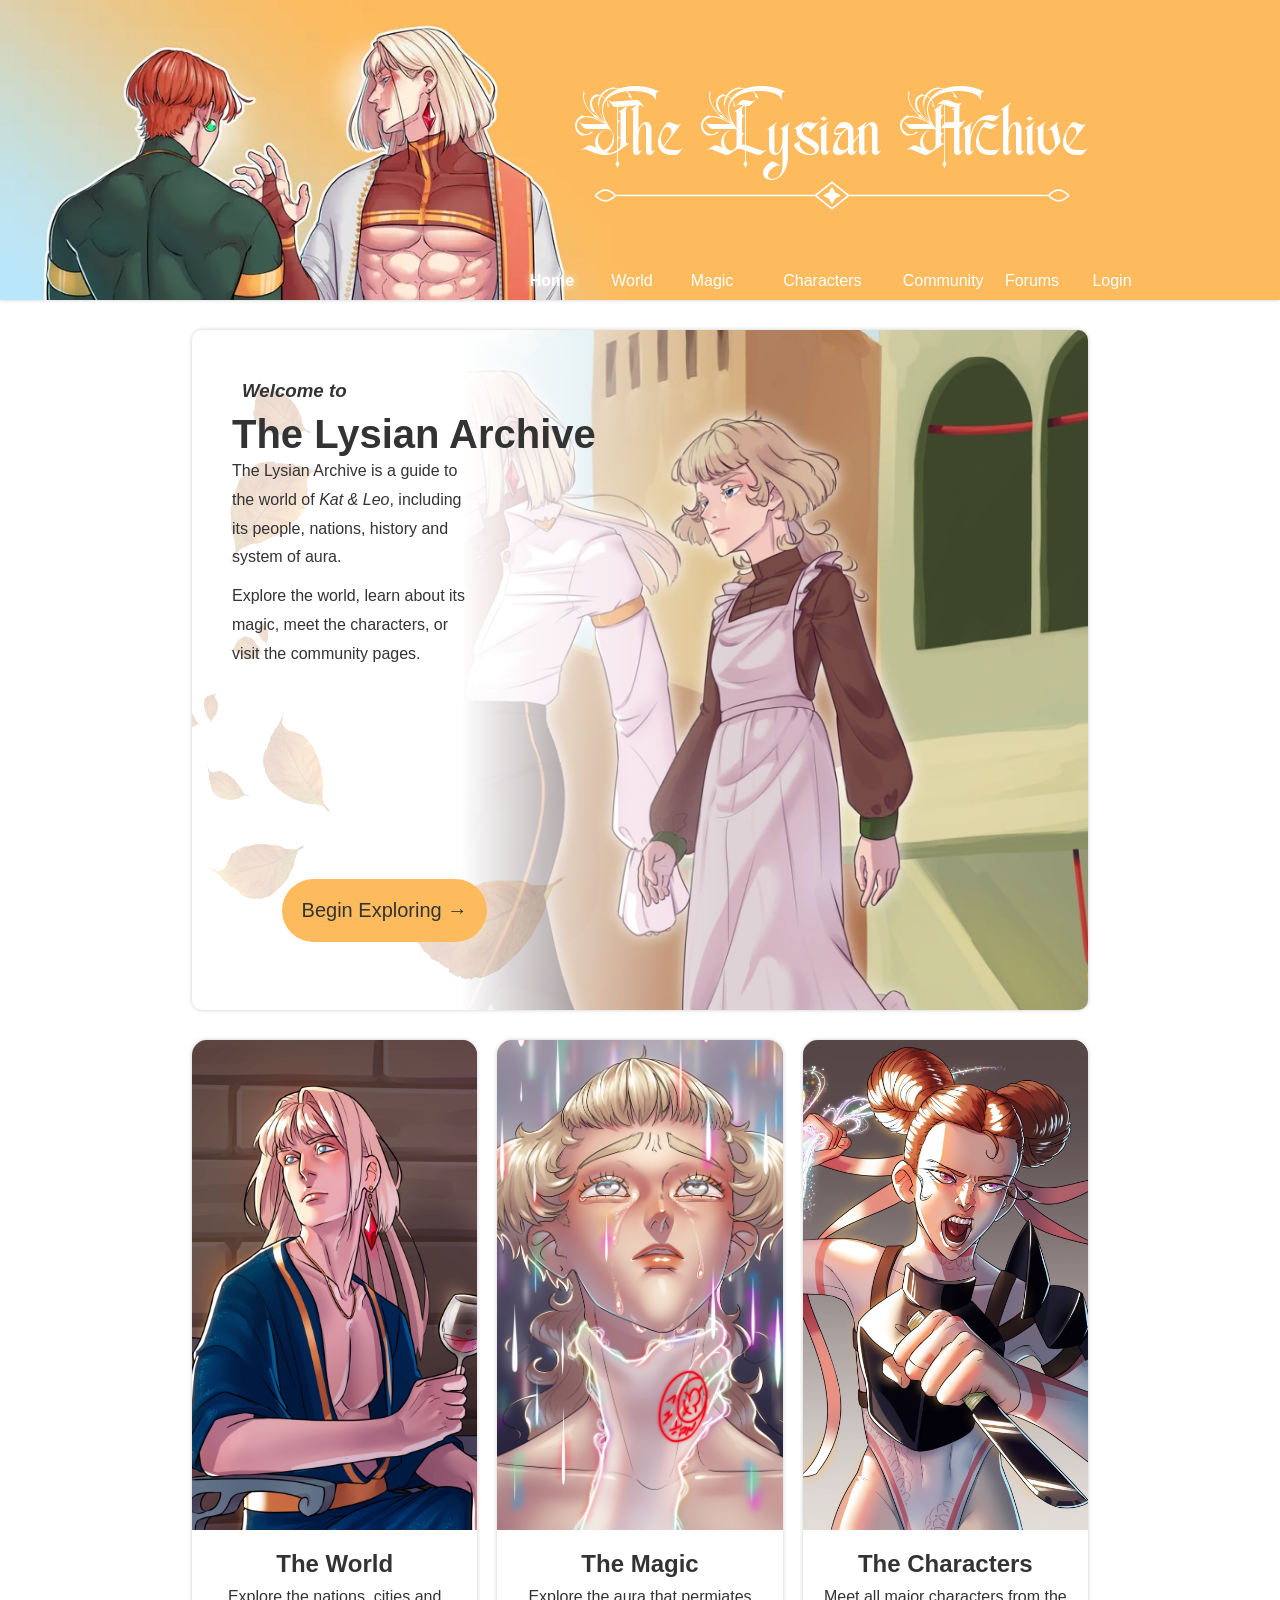
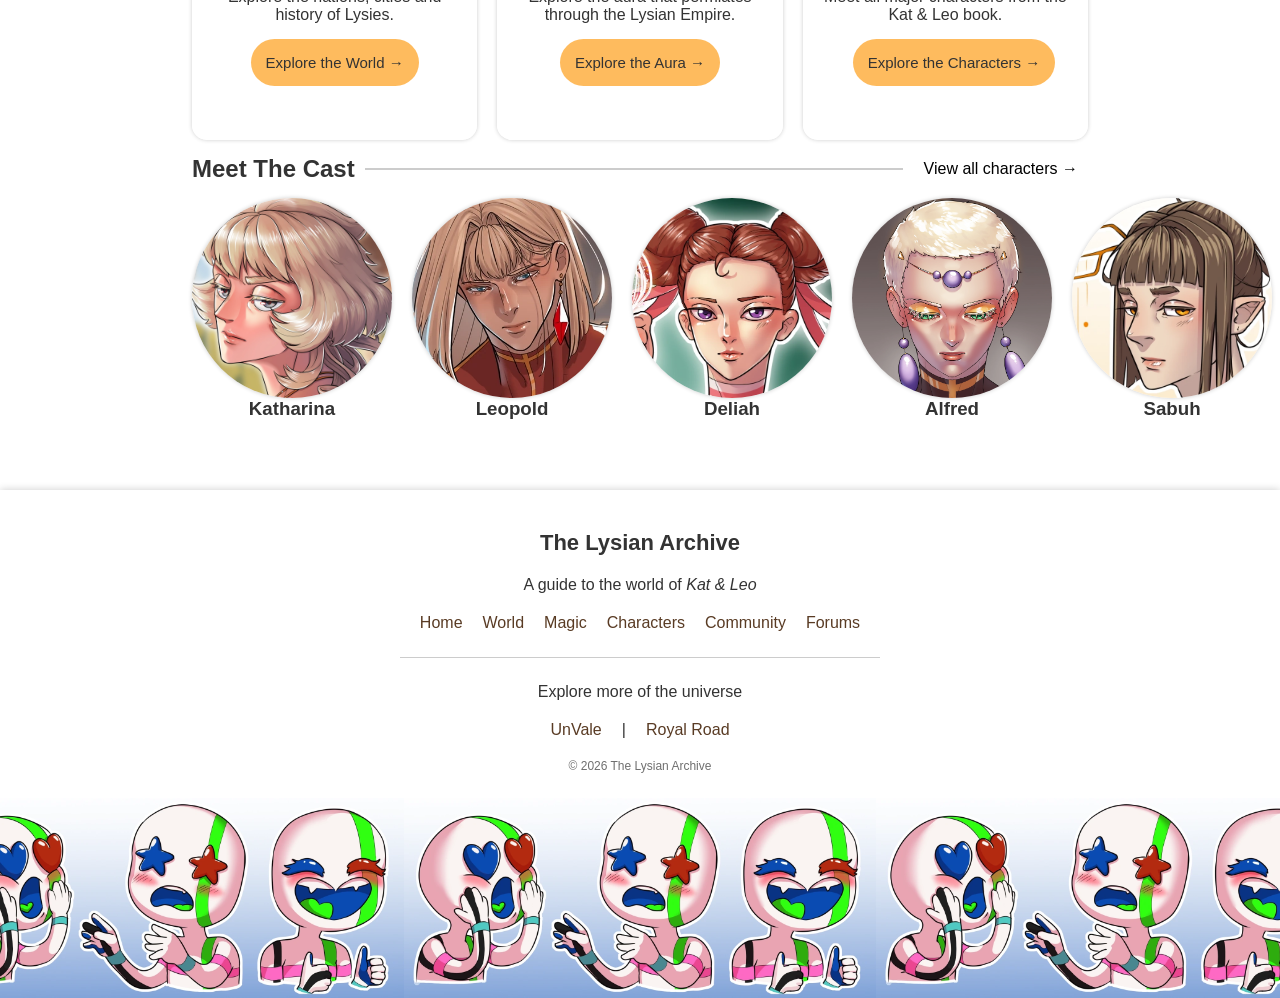
==== index.html @ bc290ee8 "refactor login page" ====
<!DOCTYPE html>
<html>

<head>
    <title>The Lysian Archive</title>
    <meta charset="UTF-8">
    <link rel="stylesheet" href="./style.css">
    <script src="/dataaccess.js"></script>
    <script src="components.js"></script>
</head>

<body>
    <header id="header">
        <script>getHeader()</script>
    </header>

    <main>
        <section class="main-section welcome-section">

            <h3>Welcome to</h3>
            <h2>The Lysian Archive</h2>

            <p>
                The Lysian Archive is a guide to the world of <em>Kat & Leo</em>,
                including its people, nations, history and system of aura.
            </p>

            <p>
                Explore the world, learn about its magic, meet the characters,
                or visit the community pages.
            </p>
            <a class="positioned orange-button lift-1" href="/pages/world.html">Begin Exploring &rarr;</a>
        </section>

        <section class="explore-section container">
            <article class="explore-section-card">
                <div class="explore-section-img" style="background-image: url('/images/banner-image-9.webp');
                    background-position: center 25%;">
                </div>

                <div class="explore-section-text">
                    <h2>The World</h2>
                    <p>Explore the nations, cities and history of Lysies.</p>
                    <div>
                        <a href="/pages/world.html" class="orange-button-small lift-3">Explore the World &rarr;</a>
                    </div>
                </div>
            </article>
            <article class="explore-section-card">
                <div class="explore-section-img" style="background-image: url('/images/banner-image-5.webp');
                    background-position: center 25%;">
                </div>

                <div class="explore-section-text">
                    <h2>The Magic</h2>
                    <p>Explore the aura that permiates through the Lysian Empire.</p>
                    <div>
                        <a href="/pages/magic.html" class="orange-button-small lift-3">Explore the Aura &rarr;</a>
                    </div>
                </div>
            </article>
            <article class="explore-section-card">
                <div class="explore-section-img" style="background-image: url('/images/banner-image-10.webp');
                    background-position: center 25%;">
                </div>

                <div class="explore-section-text">
                    <h2>The Characters</h2>
                    <p>Meet all major characters from the Kat & Leo book.</p>
                    <div>
                        <a href="/pages/characters.html" class="orange-button-small lift-3">Explore the Characters &rarr;</a>
                    </div>
                </div>
            </article>
        </section>

        <section id="meet-the-cast" class="meet-the-cast-container">
            <div class="meet-the-cast-header">
                <h2>Meet The Cast</h2>
                <div style="width: 60%; border-top: 2px rgba(0,0,0,0.2) solid;"></div>
                <a class="basic" href="/pages/characters.html">View all characters &rarr;</a>
            </div>
            <div class="meet-the-cast-carousel">
                <a class="cast-card" href="pages/characters.html#Katharina-card">
                    <div></div>
                    <h3>Katharina</h3>
                </a>
                <a class="cast-card" href="pages/characters.html#Leopold-card">
                    <div></div>
                    <h3>Leopold</h3>
                </a>
                <a class="cast-card" href="pages/characters.html#Deliah-card">
                    <div></div>
                    <h3>Deliah</h3>
                </a>
                <a class="cast-card" href="pages/characters.html#Prince Alfred-card">
                    <div></div>
                    <h3>Alfred</h3>
                </a>
                <a class="cast-card" href="pages/characters.html#Sabuh-card">
                    <div></div>
                    <h3>Sabuh</h3>
                </a>
                <a class="cast-card" href="pages/characters.html#Lian-card">
                    <div></div>
                    <h3>Lian</h3>
                </a>
            </div>
        </section>
    </main>

    <div id="footer"></div>
    <script> getFooter() </script>

</body>

</html>
---- style.css ----
:root {
    --orange-primary: #febb5e;
    --orange-secondary: #dd9551;
}


/*Dont display the scroll bar*/
html::-webkit-scrollbar {
    display: none;
    /*Chrome and Opera*/
}
html {
    -ms-overflow-style: none;
    /* IE and Edge */
    scrollbar-width: none;
    /* Firefox */
}

* {
    margin: 0;
    padding: 0;
    font-family: Arial, sans-serif;

    /* scroll behavior when auto scrolling*/
    scroll-behavior: smooth;
    scroll-margin-top: 35vh;
}

body {
    color: #333;
}

main {
    max-width: 70%;
    margin: 0 auto;
    padding: 20px;
}

.hidden {
    display: none;
}

h2 {
    text-align: center;
    padding: 0 10px 10px 10px;
}

/*Character stuff*/

.character-card {
    display: flex;
    align-items: flex-start;
    margin-bottom: 20px;
    width: 80%;
}

.character-card:nth-child(odd) {
    flex-direction: row-reverse;
    text-align: right;
    margin-left: auto;
}

.character-card img {
    max-width: 250px;
    margin-right: 20px;
}

.character-card:nth-child(odd) img {
    margin-right: 0;
    margin-left: 20px;
}


/* WORLD PAGE */

.world-page-background {
    background-image:
        linear-gradient(to bottom,
        white 0vh,
        rgba(255, 255, 255, 0.4) 30vh,
        rgba(255, 255, 255, 0.4) 90vh,
        white 120vh),
        url("/images/map-of-lysies.webp");

    background-size: 100%;
    background-position: center 300px;
    background-repeat: no-repeat;
    background-attachment: scroll;
}

/* CHARACTER PAGE BACKGROUND*/

.character-page-background {
    position: absolute;
    inset: 0;
    z-index: 0;
    pointer-events: none;
}

.character-page-background > div {
    flex: 1;
    min-height: 800px;
    min-width: 800px;
    margin-top: 100px;
    margin-right: auto;

    background-size: contain;
    background-repeat: no-repeat;
    background-position: left;

    mask-image: radial-gradient(
        circle at 5% center ,
        rgba(0,0,0,0.5) 350px,
        transparent 400px
    );
}
.character-page-background > div:nth-child(odd) {
    background-position: right center;
    margin-right: 0;
    margin-left: auto;

    mask-image: radial-gradient(
        circle at 95% center,
         rgba(0,0,0,0.5) 350px,
        transparent 400px
    );
}

/* Alfred image */
.character-page-background > div:nth-child(4) {
    background-position: left -120px center;
}

.character-page-background > div:nth-child(5) {
    background-position: right -380px center;
}

.character-page-background > div:nth-child(6) {
    background-position: left -290px center;
}


body > header {
    position: relative;
    z-index: 10;
}


body > main,
body > footer,
body > nav {
    position: relative;
    z-index: 1;
}


.image-gallery {
    display: flex;
    align-items: center;
    justify-content: center;
    flex-wrap: wrap;
    gap: 20px;
    margin-top: 20px;
    margin-bottom: 20px;
}

.image-gallery img {
    max-width: 100%;
    max-height: 270px;
}

.image-gallery img:hover, .character-card img:hover  {
    transform: scale(1.05);
    transition: transform 0.3s ease;
    cursor: pointer;
    box-shadow: 0px 4px 8px rgba(0, 0, 0, 0.2);
}

/* HOME PAGE */
.welcome-section {
    position: relative;
    overflow: hidden;

    text-align: left;
    box-shadow: 0 0 4px rgba(0, 0, 0, 0.2);
    border-radius: 10px;
    margin-top: 10px;
    padding: 40px;
    min-height: 600px;

    background-image:
        linear-gradient(
            to right,
            white 0%,
            white 30%,
            transparent 60%
        ),
        url("/images/banner-image-4.webp");

    background-size:
        100% 100%,
        auto 1200px;

    background-position:
        center,
        right -250px top 20%;

    background-repeat: no-repeat;
}

.welcome-section::before {
    content: "";
    position: absolute;

    top: var(--decoration-top, 50px);
    left: var(--decoration-left, -120px);
    width: var(--decoration-width, 600px);
    height: var(--decoration-height, 600px);

    background-image: var(
        --decoration-image,
        url("/images/assets/Fall-Leaves.png")
    );

    background-size: contain;
    background-repeat: no-repeat;
    background-position: center;

    opacity: 0.2;
    transform-origin: var(--decoration-origin, center);
    transform: rotate(var(--decoration-rotation, -90deg));
    transition: all 2s ease;

    pointer-events: none;
}

.welcome-section:hover::before {
    opacity: 0.7;
    transform: rotate(var(--decoration-rotation-end, -100deg)) scale(1.1) translate(-20px, 20px);
}

.welcome-section > * {
    position: relative;
    z-index: 1;
}

.welcome-section h2{
    font-size: 40px;
    text-align: left;
    margin: 0;
    padding: 0;
}
.welcome-section h3{
    text-align: left;
    margin: 0;
    padding: 0;
}

.welcome-section p {
    position: relative;
    width: 30%;
    padding-bottom: 10px;
    line-height: 1.8;
}

.welcome-section:hover .rotating-background::before {
    transform: rotate(-95deg);
}
/*EXPLORE CARDS*/

.explore-section {
    width: 100%;
    display: flex;
    gap: 20px;
}

.explore-section-card {
    flex: 1;
    min-width: 0;
    height: 700px;

    display: flex;
    flex-direction: column;

    margin-top: 30px;
    border-radius: 15px;
    box-shadow: 0 0 4px rgba(0, 0, 0, 0.2);
    overflow: hidden;
}

.explore-section-img {
    position: relative;
    height: 70%;
    width: 100%;
    overflow: hidden;
}

.explore-section-img::before {
    content: "";
    position: absolute;
    inset: 0;

    background-image: inherit;
    background-size: cover;
    background-position: inherit;
    background-repeat: no-repeat;

    transition: transform 0.3s ease;
}

.explore-section-card:hover .explore-section-img::before {
    transform: scale(1.05);
}


.explore-section-text {
    box-sizing: border-box;
    height: 30%;
    width: 100%;
    padding: 20px;

    background-color: white;
    text-align: center;
}
.explore-section-text div{
    margin: auto;
    padding: 30px;
}

.meet-the-cast-container{
    width: 100%;
    display: flex;
    flex-direction: column;
}

.meet-the-cast-carousel {
    width: 100%;
    display: flex;
    gap: 20px;
    text-align: center;
}

.meet-the-cast-header {
    display: flex;
    flex-direction: row;
    justify-content: space-between;
    align-items: center;
    margin-top: 10px;
    margin-bottom: 10px;
}

.meet-the-cast-header h2{
    padding: 0;
    margin: 0;
}

.cast-card div {
    width: 200px;
    height: 200px;
    border-radius: 100px;
    box-shadow: 0 0 4px rgba(0, 0, 0, 0.2);
    transition: all 0.2s ease;
    cursor: pointer;
}

.cast-card div:hover {
    transform: scale(1.05);
}

/* Katharina */
.cast-card:nth-child(1) div {
    background-image: url(images/characters/katharina-2.webp);
    background-size: 140%;
    background-position: top 10% left 45%;
}

/* Leopold */
.cast-card:nth-child(2) div {
    background-image: url(images/characters/leopold-2.webp);
    background-size: 350%;
    background-position: top 6% left 38%;
}

/* Deliah */
.cast-card:nth-child(3) div {
    background-image: url(images/characters/deliah-3.webp);
    background-size: 250%;
    background-position: top 10% left 25%;
}

/* Alfred */
.cast-card:nth-child(4) div {
    background-image: url("/images/characters/alfred.webp");
    background-size: 110%;
    background-position: top 22% left 50%;
}

/* Sabuh */
.cast-card:nth-child(5) div {
    background-image: url("/images/characters/sabuh-2.webp");
    background-size: 280%;
    background-position: top 13% left 10%;
}

/* Lian */
.cast-card:nth-child(6) div {
    background-image: url("/images/characters/lian-2.webp");
    background-size: 200%;
    background-position: top 13% left 50%;
}

.cast-card {
    text-decoration: none;
    color: #333;
}


/* FORUM */
.forum-post {
    box-shadow: 0 0 4px rgba(0, 0, 0, 0.2);
    border-radius: 10px;
    margin: auto;
    margin-bottom: 20px;
    padding: 40px;
    width: 60%;
    background-color: white;
}

.login-box,
.main-section {
    box-shadow: 0 0 4px rgba(0, 0, 0, 0.2);
    border-radius: 10px;
    margin-top: 10px;
    padding: 40px;
    background-color: white;
}

.sub-section{
    border-radius: 10px;
    margin-top: 10px;
    padding: 40px;
    transition: ease 0.5s all;
}
.sub-section:hover {
    transform: scale(1.01);
}

.sub-section p {
    position: absolute;
    top: 30%;
    left: 0;
    padding: 10px;
    display: none;
    text-shadow: 0 0 2px white,
        0 0 6px white,
        0 0 12px white,
        0 0 20px white;

}
.sub-section:hover p {
    display: block;
}
.sub-section img {
    position: relative;
    transition: ease 0.5s all;
}

.sub-section:hover img {
    transform: scale(0.9);
    opacity: 0.2;
    z-index: -1;
}




.main-section h3 {
    padding: 10px; 
    font-style: italic;  
}

.forum-post h3, .forum-comment-section h4 {
    margin-bottom: 10px;
}

.forum-post div.date, .forum-comment-section div.date {
    font-size: 12px;
    color: rgba(0, 0, 0, 0.5);
    margin-bottom: 15px;
}

.forum-post p,
.main-section p {
    padding-bottom: 10px;
    line-height: 1.8;
}

.forum-comment-section {
    display: none;
    box-shadow: inset 0 0 4px rgba(0, 0, 0, 0.2);
    border-radius: 10px;
    margin-top: 10px;
    padding: 20px;
}

.show>.forum-comment-section {
    display: block;
}

.forum-comment-section form {
    font-size: 12px;
    color: rgba(0, 0, 0, 0.5);
    text-align: right;
}

.forum-comment-section form textarea {
    width: 98%;
    border: none;
    resize: none;
    padding: max(4px, 1%);
    padding-left: 1%;
    padding-right: 1%;
    border-radius: 5px;
    background-color: rgba(0, 0, 0, 0.1);
}


.forum-comment-section form button {
    border: none;
    border-radius: 4px;
    padding: 4px;
    cursor: pointer;
    color: rgba(0, 0, 0, 0.5);
    background-color: rgba(0, 0, 0, 0.1);
}

.forum-comment-section form button:hover {
    background-color: rgba(0, 0, 0, 0.2);
}

.likes button,
.login-box button
{
    font-size: 12px;
    border: none;
    border-radius: 4px;
    padding: 4px;
    cursor: pointer;
    background-color: transparent;
}

.likes {
    text-align: right;
}

.likes button:hover,
.login-box button:hover {
    background-color: rgba(0, 0, 0, 0.2);
}

.likes button:active,
.login-box button:active,
.login-box input[type="submit"]:active,
.login-box input[type="reset"]:active {
    background-color: rgba(0, 0, 0, 0.3);
}

.liked>.likes button {
    color: red;
}


/* LOGIN (extens some of the forum stuff above ) */

.login-box {
    text-align: center;
}

.forum-comment-section hr {
    margin: auto;
    margin-bottom: 20px;
    width: 100%;
    border-color: rgba(0, 0, 0, 0.2);
}

.login-box button,
.login-box input[type="submit"],
.login-box input[type="reset"] {
    font-size: 16px;
    margin-top: 10px;
}

.login-box form {
    box-shadow: inset 0 0 4px rgba(0, 0, 0, 0.2);
    width: 60%;
    border-radius: 10px;
    margin: auto;
    margin-top: 10px;
    padding: 20px;
}

.fancy-lable {
    position: relative;
    font-size: 16px;
    margin: auto;
    width: 60%;
    margin-top: 10px;
}

.fancy-lable input {
    box-sizing: border-box;
    width: 100%;
    height: 60px;
    padding: 24px 16px 8px;
    border: 1px solid rgba(0, 0, 0, 0.2);
    border-radius: 10px;
}

.fancy-lable label {
    position: absolute;
    top: 50%;
    left: 16px;
    color: rgba(0, 0, 0, 0.5);
    pointer-events: none;

    transform: translateY(-50%);
    transition: all 0.2s ease;
}

.fancy-lable button {
    background-color: transparent;
    padding: 0px;
    border: none;
    border-radius: 50px;
    font-size: 30px;
    position: absolute;
    right: 10px;
}

.fancy-lable button:hover {
    transform: scale(1.05);
    transition: transform 0.3s ease;
    cursor: pointer;
}

.fancy-lable input:focus+label,
.fancy-lable input:not(:placeholder-shown)+label {
    top: 12px;
    transform: translateY(0);
    font-size: 12px;
}

.fancy-lable input::placeholder {
    color: transparent;
}

.fancy-lable input:focus::placeholder {
    color: rgba(0, 0, 0, 0.4);
}


/* MAP MAGNIFIER */

.magnifier {
    position: relative;
    display: inline-block;
    cursor: none;
}

.magnifier img {
    display: block;
    max-width: 100%;
}

.magnifier-glass {
    position: absolute;
    width: 250px;
    height: 250px;

    border: 3px solid white;
    border-radius: 50%;
    box-shadow: 0 0 10px rgba(0, 0, 0, 0.3);

    pointer-events: none;
    /* should be invisible until the mouseover event */
    display: none;

    background-repeat: no-repeat;
}

.magnifier-area-of-interest {
    position: absolute;
    width: 6%;
    height: 7.5%;
    border-radius: 100%;
    /* border: red 1px solid; */
}

.magnifier-area-of-interest:hover {
    cursor: pointer;
}

/* SPECIAL FONT STUFF */
@font-face {
    font-family: 'Base12';
    src: url('/fonts/Otherworldbase12-Regular.ttf') format('truetype');
}
@font-face {
    font-family: 'Lysian';
    src: url('/fonts/Comicfontotherworld-Regular.ttf') format('truetype');
}

.lysian {
    font-family: 'Lysian', serif;
    font-size: 22px;
}

.base12 {
    font-family: 'Base12', serif;
    font-size: 30px;
}


/* GENERAL */

.container{
    position: relative;
}

.carousel {
    width: 100%;
    display: flex;
    flex-direction: row;
    justify-content: space-between;
    text-align: center;
    gap: 10px;
}

.carousel > * {
    flex: 1;
    min-width: 0;
}

.positioned {
    position: absolute;
    bottom: 10%;
    left: 10%;
}

.positioned-bottom-left {
    position: absolute;
    bottom: 5%;
    left: 5%;
}

.positioned-horizon-left {
    position: absolute;
    bottom: 45%;
    left: 2%;
}

.positioned-horizon-right {
    position: absolute;
    bottom: 45%;
    right: 2%;
}
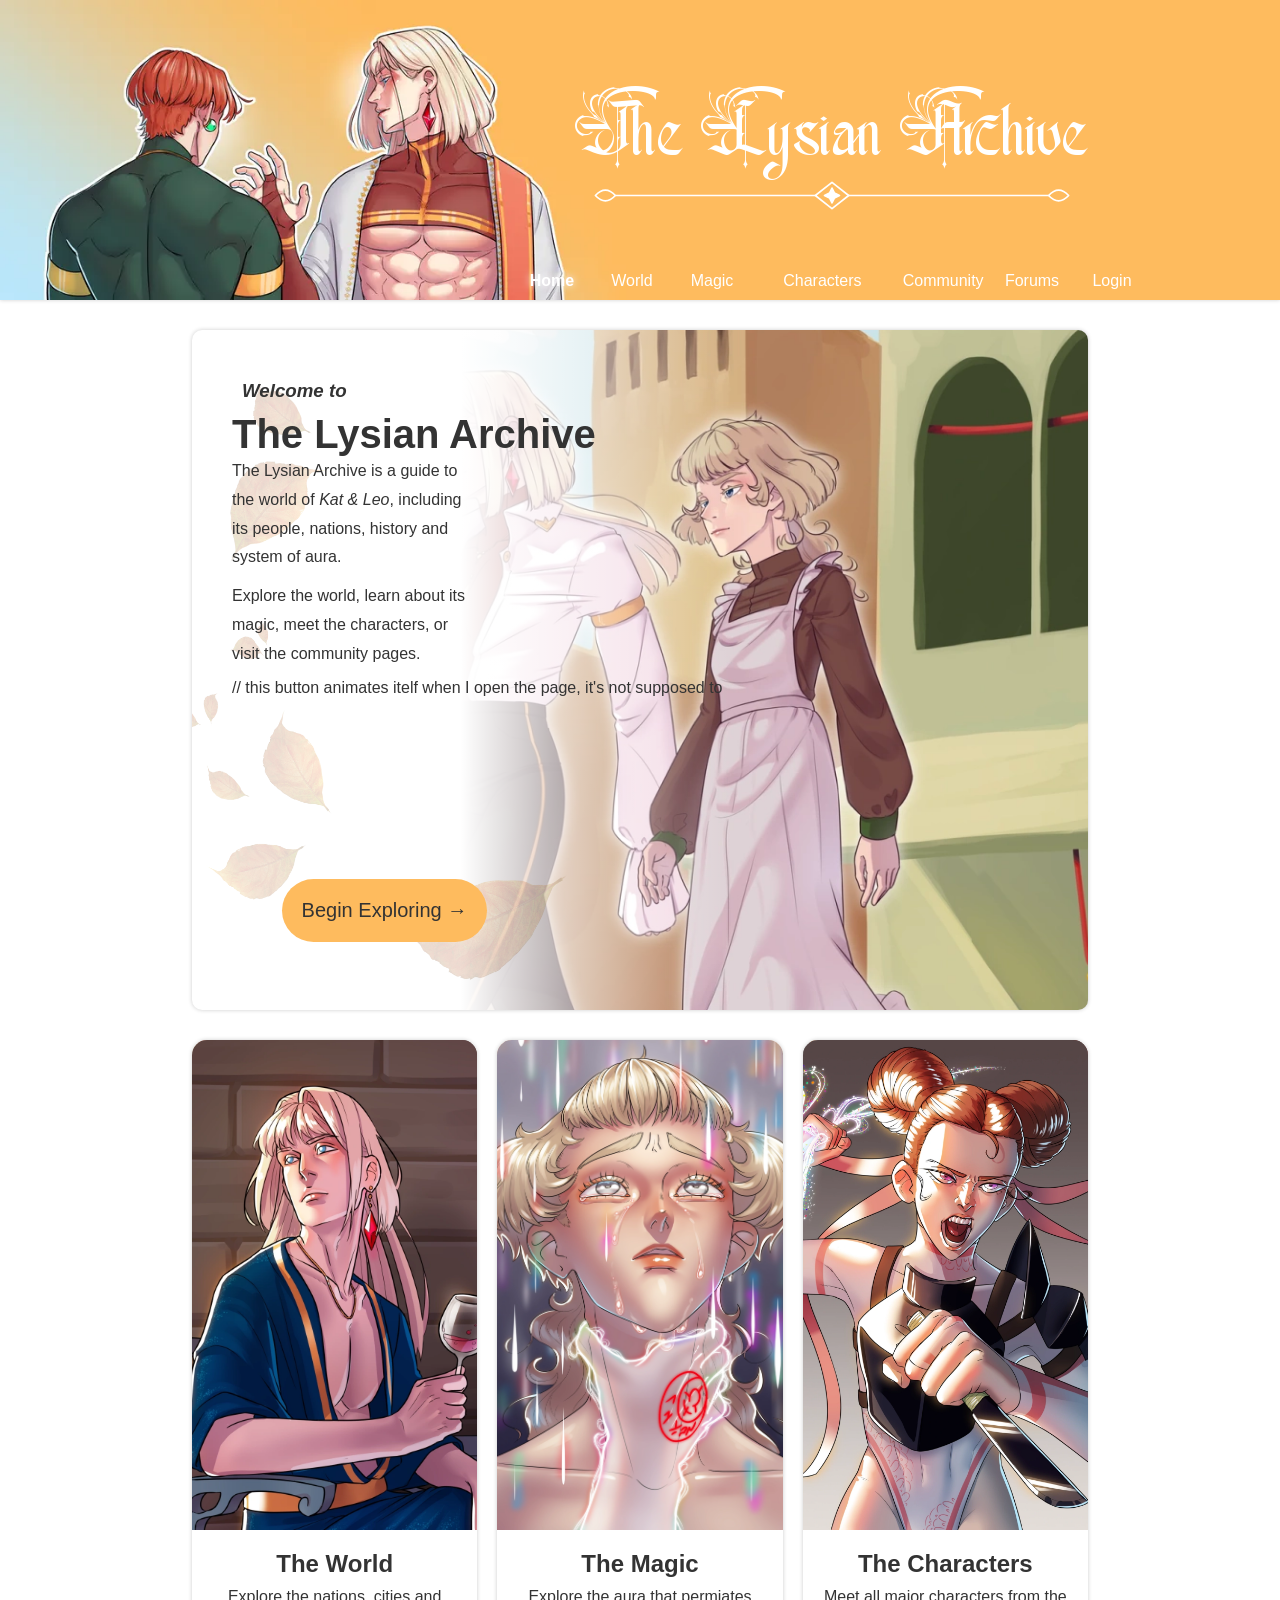
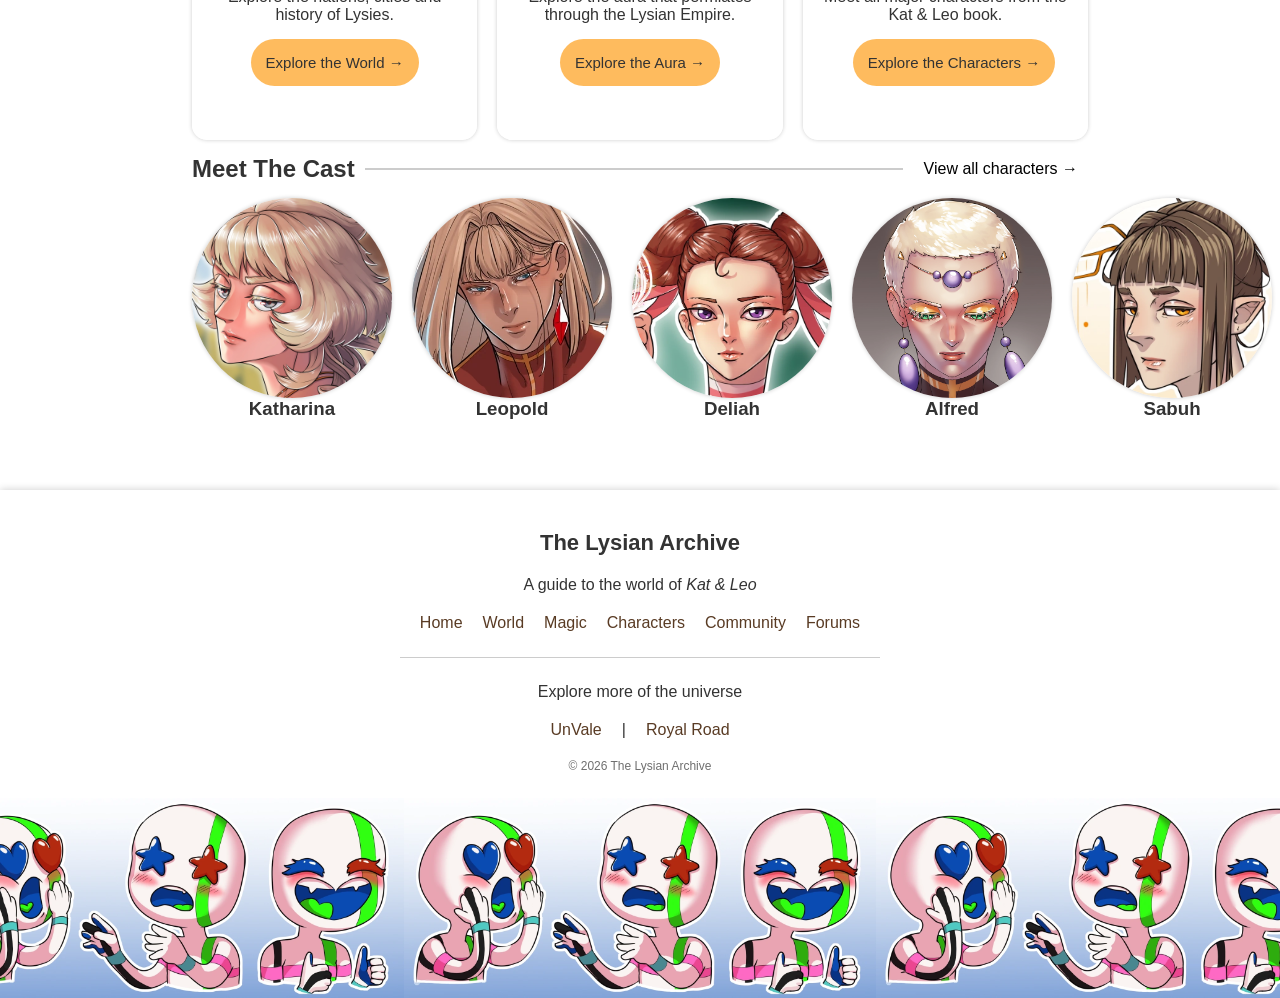
==== commit 9b9d5502: "button bug fix" ====
--- a/index.html
+++ b/index.html
@@ -11,10 +11,17 @@
 
 <body>
     <header id="header">
-        <script>getHeader()</script>
+        <script>loadHeader()</script>
     </header>
 
     <main>
+        <script>
+            document.addEventListener("transitionrun", (event) => {
+                if (event.target.classList.contains("orange-button")) {
+                    console.log("Transitioning:", event.propertyName);
+                }
+            });
+        </script>
         <section class="main-section welcome-section">
 
             <h3>Welcome to</h3>
@@ -29,7 +36,7 @@
                 Explore the world, learn about its magic, meet the characters,
                 or visit the community pages.
             </p>
-            <a class="positioned orange-button lift-1" href="/pages/world.html">Begin Exploring &rarr;</a>
+            <a class="positioned orange-button lift-1" href="/pages/world.html">Begin Exploring &rarr;</a> // this button animates itelf when I open the page, it's not supposed to
         </section>
 
         <section class="explore-section container">
@@ -110,7 +117,7 @@
     </main>
 
     <div id="footer"></div>
-    <script> getFooter() </script>
+    <script> loadFooter() </script>
 
 </body>
 
--- a/style.css
+++ b/style.css
@@ -153,28 +153,6 @@
     z-index: 1;
 }
 
-
-.image-gallery {
-    display: flex;
-    align-items: center;
-    justify-content: center;
-    flex-wrap: wrap;
-    gap: 20px;
-    margin-top: 20px;
-    margin-bottom: 20px;
-}
-
-.image-gallery img {
-    max-width: 100%;
-    max-height: 270px;
-}
-
-.image-gallery img:hover, .character-card img:hover  {
-    transform: scale(1.05);
-    transition: transform 0.3s ease;
-    cursor: pointer;
-    box-shadow: 0px 4px 8px rgba(0, 0, 0, 0.2);
-}
 
 /* HOME PAGE */
 .welcome-section {
@@ -435,6 +413,11 @@
     background-color: white;
 }
 
+.bordered {
+    box-shadow: 0 0 4px rgba(0, 0, 0, 0.2);
+    border-radius: 10px;
+}
+
 .sub-section{
     border-radius: 10px;
     margin-top: 10px;
@@ -470,8 +453,6 @@
     opacity: 0.2;
     z-index: -1;
 }
-
-
 
 
 .main-section h3 {
@@ -569,13 +550,6 @@
     color: red;
 }
 
-
-/* LOGIN (extens some of the forum stuff above ) */
-
-.login-box {
-    text-align: center;
-}
-
 .forum-comment-section hr {
     margin: auto;
     margin-bottom: 20px;
@@ -583,21 +557,6 @@
     border-color: rgba(0, 0, 0, 0.2);
 }
 
-.login-box button,
-.login-box input[type="submit"],
-.login-box input[type="reset"] {
-    font-size: 16px;
-    margin-top: 10px;
-}
-
-.login-box form {
-    box-shadow: inset 0 0 4px rgba(0, 0, 0, 0.2);
-    width: 60%;
-    border-radius: 10px;
-    margin: auto;
-    margin-top: 10px;
-    padding: 20px;
-}
 
 .fancy-lable {
     position: relative;
@@ -736,6 +695,20 @@
     gap: 10px;
 }
 
+.column {
+    height: 100%;
+    display: flex;
+    flex-direction: column;
+    justify-content: space-between;
+    text-align: center;
+    gap: 10px; 
+}
+
+.column > * {
+    flex: 1;
+    min-width: 0;
+}
+
 .carousel > * {
     flex: 1;
     min-width: 0;
@@ -763,4 +736,27 @@
     position: absolute;
     bottom: 45%;
     right: 2%;
+}
+
+
+.image-gallery {
+    display: flex;
+    align-items: center;
+    justify-content: center;
+    flex-wrap: wrap;
+    gap: 20px;
+    margin-top: 20px;
+    margin-bottom: 20px;
+}
+
+.image-gallery img {
+    max-width: 100%;
+    max-height: 270px;
+}
+
+.image-gallery img:hover, .character-card img:hover  {
+    transform: scale(1.05);
+    transition: transform 0.3s ease;
+    cursor: pointer;
+    box-shadow: 0px 4px 8px rgba(0, 0, 0, 0.2);
 }
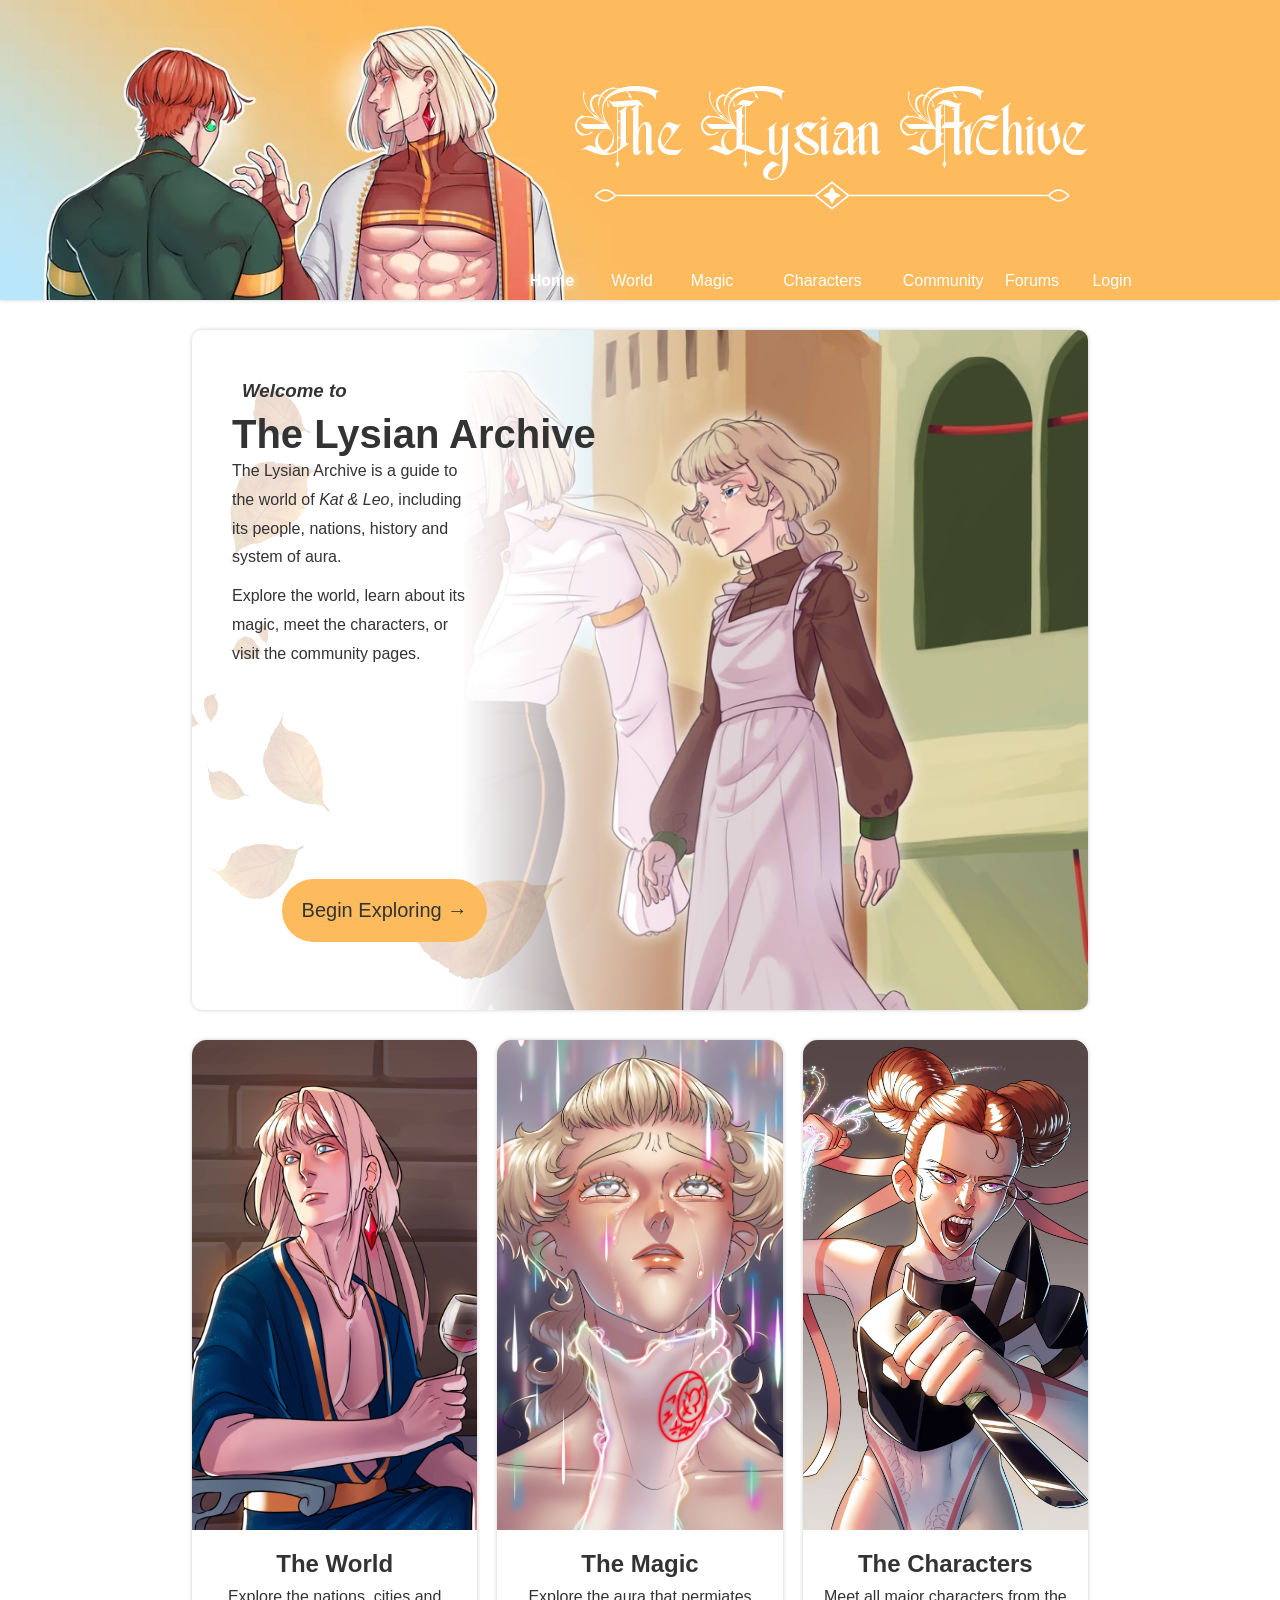
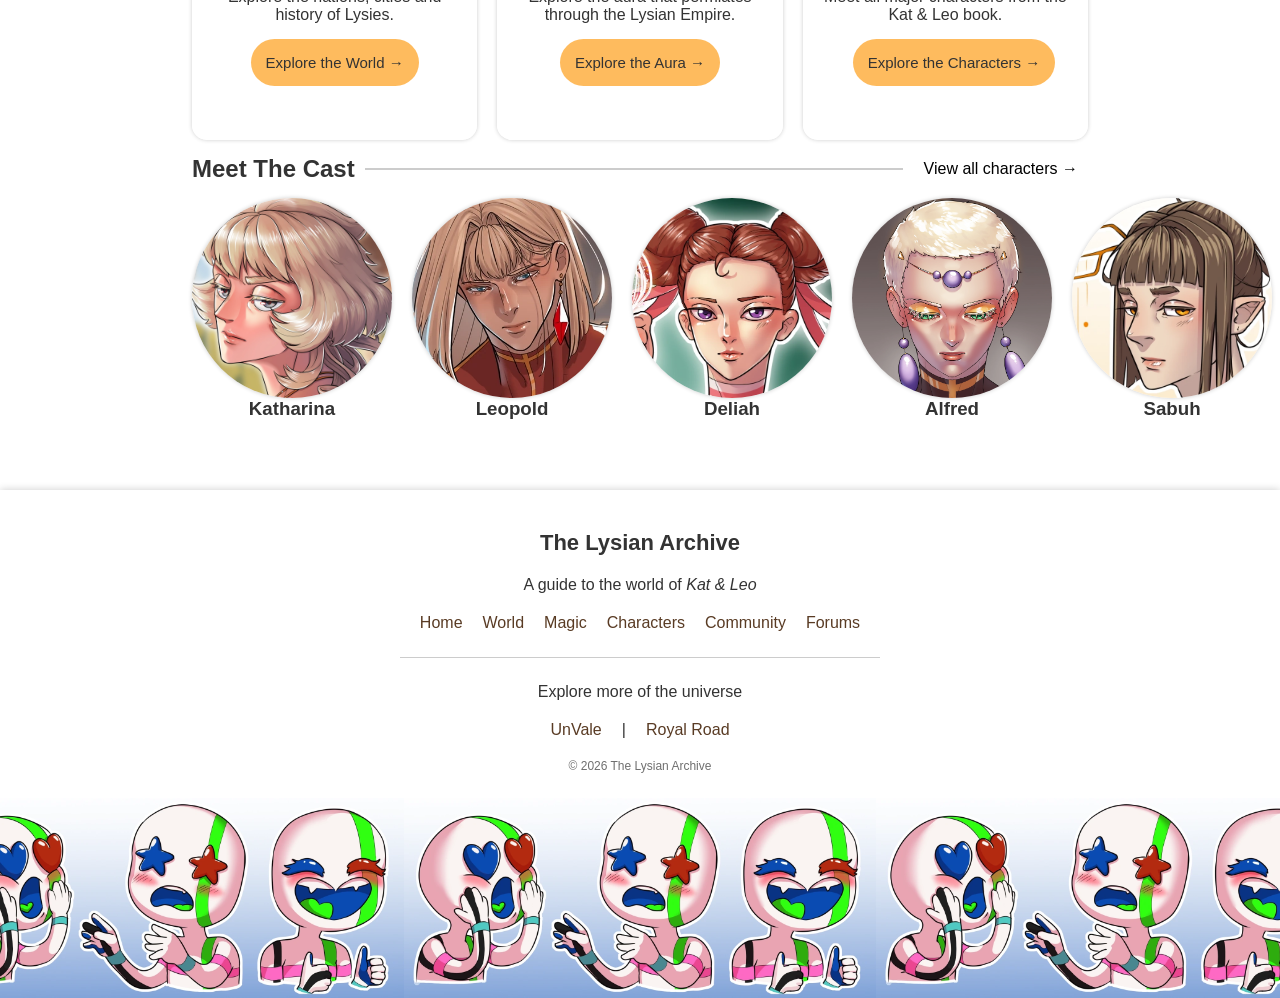
==== commit 2a930290: "removed comment" ====
--- a/index.html
+++ b/index.html
@@ -36,7 +36,7 @@
                 Explore the world, learn about its magic, meet the characters,
                 or visit the community pages.
             </p>
-            <a class="positioned orange-button lift-1" href="/pages/world.html">Begin Exploring &rarr;</a> // this button animates itelf when I open the page, it's not supposed to
+            <a class="positioned orange-button lift-1" href="/pages/world.html">Begin Exploring &rarr;</a>
         </section>
 
         <section class="explore-section container">
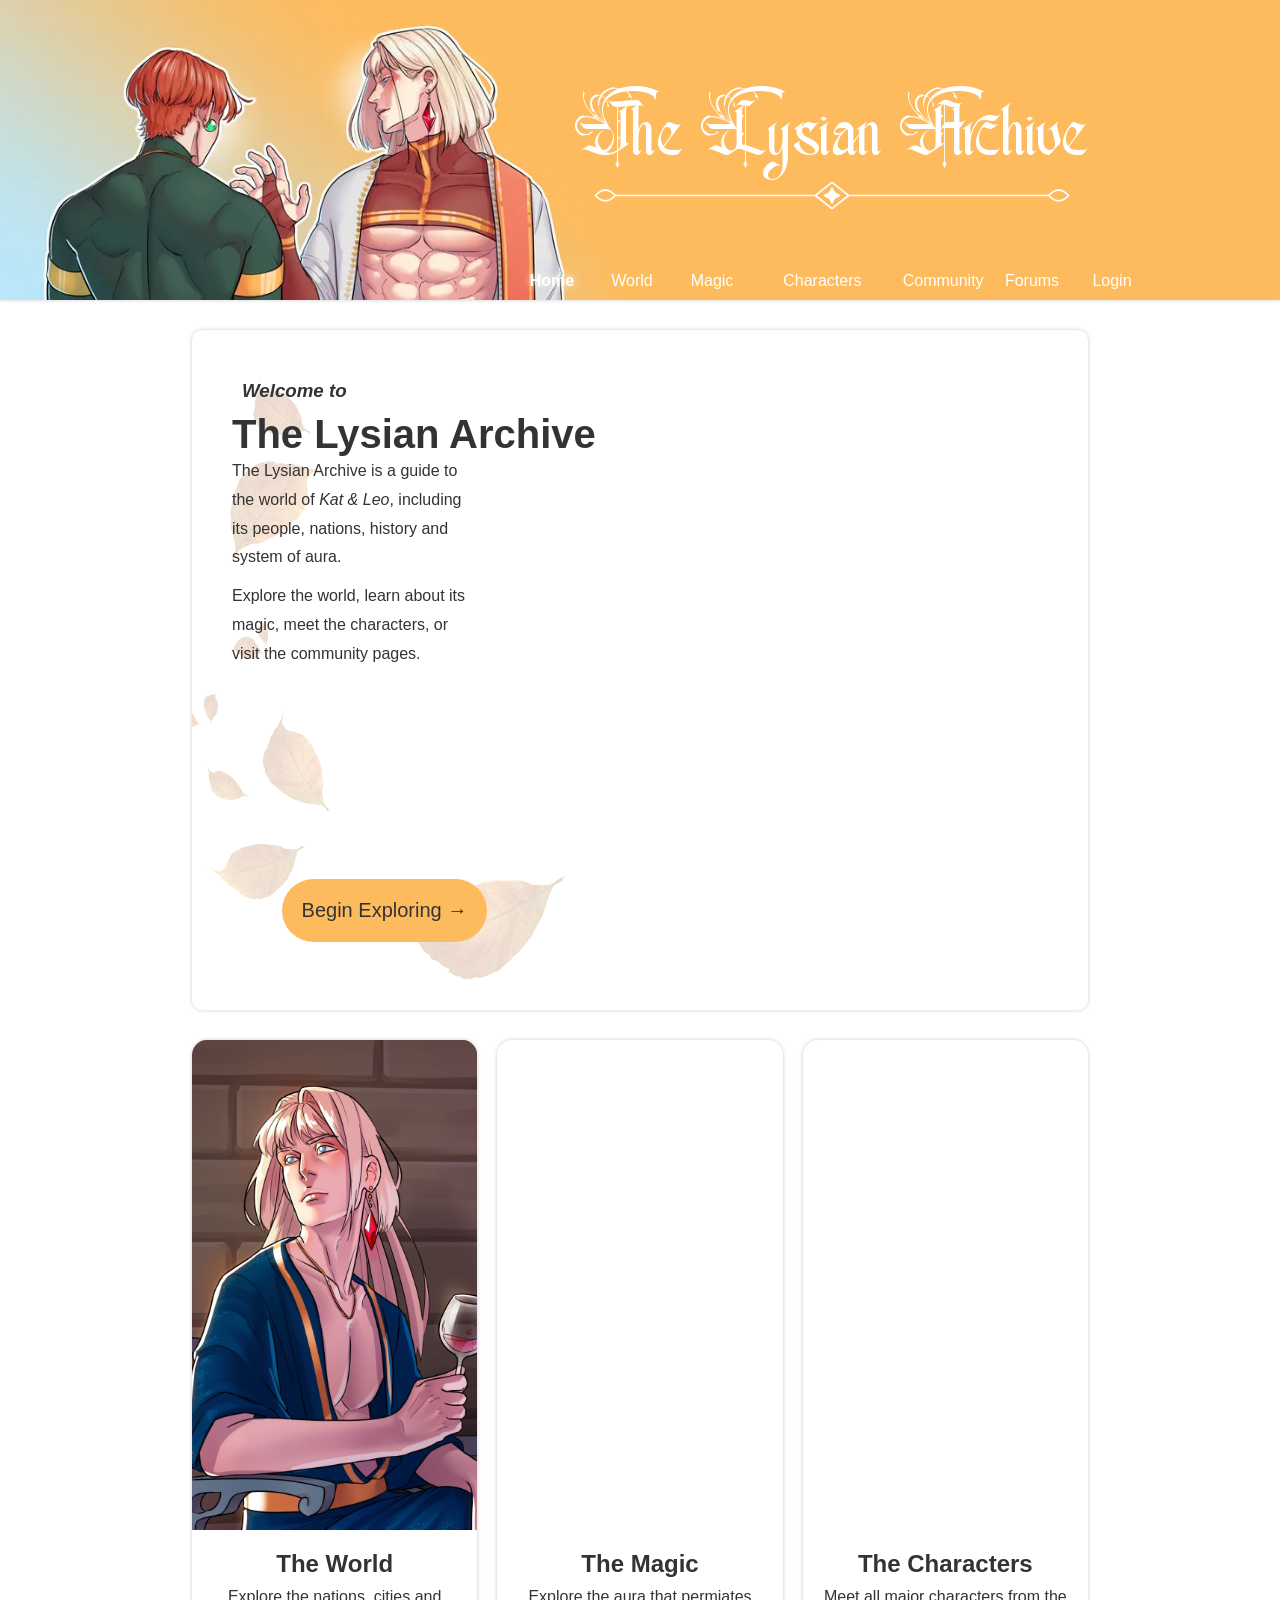
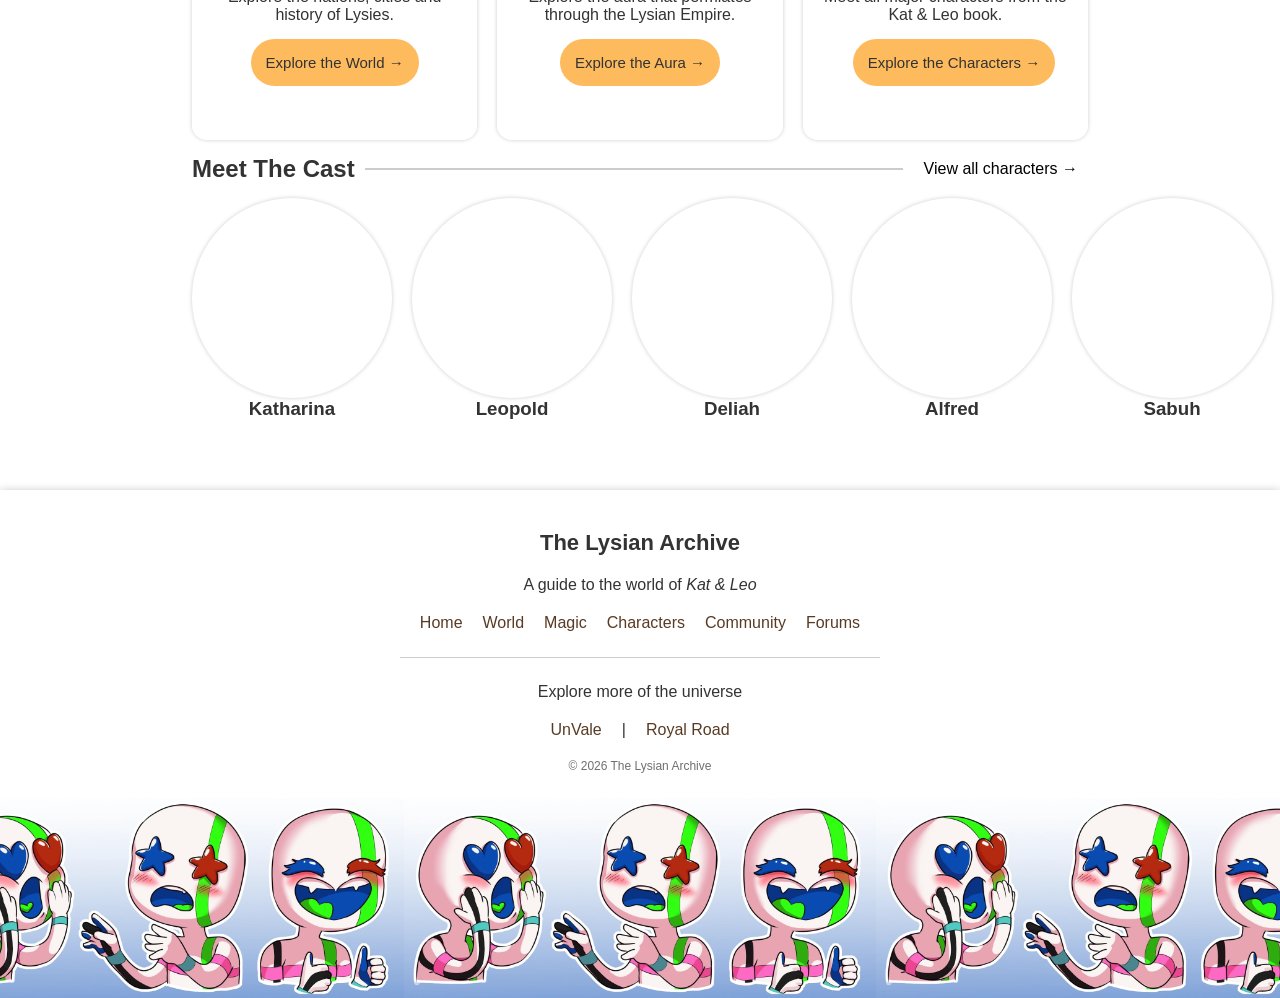
==== commit f89bc774: "compression complete" ====
--- a/index.html
+++ b/index.html
@@ -54,7 +54,7 @@
                 </div>
             </article>
             <article class="explore-section-card">
-                <div class="explore-section-img" style="background-image: url('/images/banner-image-5.webp');
+                <div class="explore-section-img" style="background-image: url('https://image-cdn-prod.unvale.io/insecure/s:1600::/quality:99/aHR0cHM6Ly9kb2N1bWVudC1jZG4tbmV4dC51bnZhbGUuaW8vY2hhcmFjdGVycy9jYmUwNmZmYy1iN2U1LTRhNWMtODk5Ni0yZGE3MTAxN2U0ZjYvZGMyMmE0OTItMDM0Mi00MjQyLWEwMzktZWY1ZTBmOGZjZDE1LndlYnA.webp');
                     background-position: center 25%;">
                 </div>
 
@@ -67,7 +67,7 @@
                 </div>
             </article>
             <article class="explore-section-card">
-                <div class="explore-section-img" style="background-image: url('/images/banner-image-10.webp');
+                <div class="explore-section-img" style="background-image: url('https://image-cdn-prod.unvale.io/insecure/s:1600::/quality:99/aHR0cHM6Ly9kb2N1bWVudC1jZG4tbmV4dC51bnZhbGUuaW8vY2hhcmFjdGVycy80YzJjMmZiNC0zZWZiLTQxODYtYTVjNC1lMjRhYmMyM2QzNzEvYzgxNGYzMWMtYzgxNC00ZGRhLWE3ZWQtNzEyODVmOTc2ZjJmLndlYnA.webp');
                     background-position: center 25%;">
                 </div>
 
--- a/style.css
+++ b/style.css
@@ -173,7 +173,7 @@
             white 30%,
             transparent 60%
         ),
-        url("/images/banner-image-4.webp");
+        url("https://image-cdn-prod.unvale.io/insecure/s:1600::/quality:99/aHR0cHM6Ly9kb2N1bWVudC1jZG4tbmV4dC51bnZhbGUuaW8vd29ybGQvZTcyNDQxNzMtYTAzNC00NDVmLTk3MmQtMTBiMzhhYWY5YWVhL2FkZjg5ZjcxLTFjYTctNDZmNS1hN2EyLWUzZTBhNTQxZGEyMC53ZWJw.webp");
 
     background-size:
         100% 100%,
@@ -347,35 +347,35 @@
 
 /* Katharina */
 .cast-card:nth-child(1) div {
-    background-image: url(images/characters/katharina-2.webp);
+    background-image: url(https://image-cdn-prod.unvale.io/insecure/s:1600::/quality:99/aHR0cHM6Ly9kb2N1bWVudC1jZG4tbmV4dC51bnZhbGUuaW8vY2hhcmFjdGVycy9jMzQ0OWY4Yy1iZWM4LTQzMjQtYmJlMy03NWM4OWRjZTZiMTYvMzE0ZWFlMjEtNjg3Zi00ZjczLTlhNzctNmU0NzUzZDgyYzVkLndlYnA.webp);
     background-size: 140%;
     background-position: top 10% left 45%;
 }
 
 /* Leopold */
 .cast-card:nth-child(2) div {
-    background-image: url(images/characters/leopold-2.webp);
+    background-image: url(https://image-cdn-prod.unvale.io/insecure/s:1600::/quality:99/aHR0cHM6Ly9kb2N1bWVudC1jZG4tbmV4dC51bnZhbGUuaW8vY2hhcmFjdGVycy9kZjQ2MTc3Ni0zYzA1LTRiZjctOTQ1MS1kMTg2YmVjNjY1MjYvMWY4ZmYxNzQtZDI1Ni00MWUzLTk3ODQtMWFlYTgyZWEyYTk3LndlYnA.webp);
     background-size: 350%;
     background-position: top 6% left 38%;
 }
 
 /* Deliah */
 .cast-card:nth-child(3) div {
-    background-image: url(images/characters/deliah-3.webp);
+    background-image: url(https://image-cdn-prod.unvale.io/insecure/s:1600::/quality:99/aHR0cHM6Ly9kb2N1bWVudC1jZG4tbmV4dC51bnZhbGUuaW8vY2hhcmFjdGVycy80YzJjMmZiNC0zZWZiLTQxODYtYTVjNC1lMjRhYmMyM2QzNzEvYjU1YjY2N2ItNTM4MC00MjBkLWJhM2UtOTI0MzFmN2EwZjM0LndlYnA.webp);
     background-size: 250%;
     background-position: top 10% left 25%;
 }
 
 /* Alfred */
 .cast-card:nth-child(4) div {
-    background-image: url("/images/characters/alfred.webp");
+    background-image: url("https://image-cdn-prod.unvale.io/insecure/s:1600::/quality:99/aHR0cHM6Ly9kb2N1bWVudC1jZG4tbmV4dC51bnZhbGUuaW8vY2hhcmFjdGVycy84YWYyNDM2ZC1jYTIzLTQzYTUtODkwYy0wNjI5MTVmNTM1MjYvYzI0MmZjOWUtYTY2OC00OGMwLWJmODMtMmNlNDljNzJmYTRiLndlYnA.webp");
     background-size: 110%;
     background-position: top 22% left 50%;
 }
 
 /* Sabuh */
 .cast-card:nth-child(5) div {
-    background-image: url("/images/characters/sabuh-2.webp");
+    background-image: url("https://image-cdn-prod.unvale.io/insecure/s:1600::/quality:99/aHR0cHM6Ly9kb2N1bWVudC1jZG4tbmV4dC51bnZhbGUuaW8vY2hhcmFjdGVycy9mYTE1ZjIwOC02NDlhLTRjMDgtYjZmZC0wZWQzOTg4ZjAzODgvYWMzNDc2ZDUtNTM3YS00YmIwLWFkYWMtYmQ4MWQyYzFjMGNiLndlYnA.webp");
     background-size: 280%;
     background-position: top 13% left 10%;
 }
